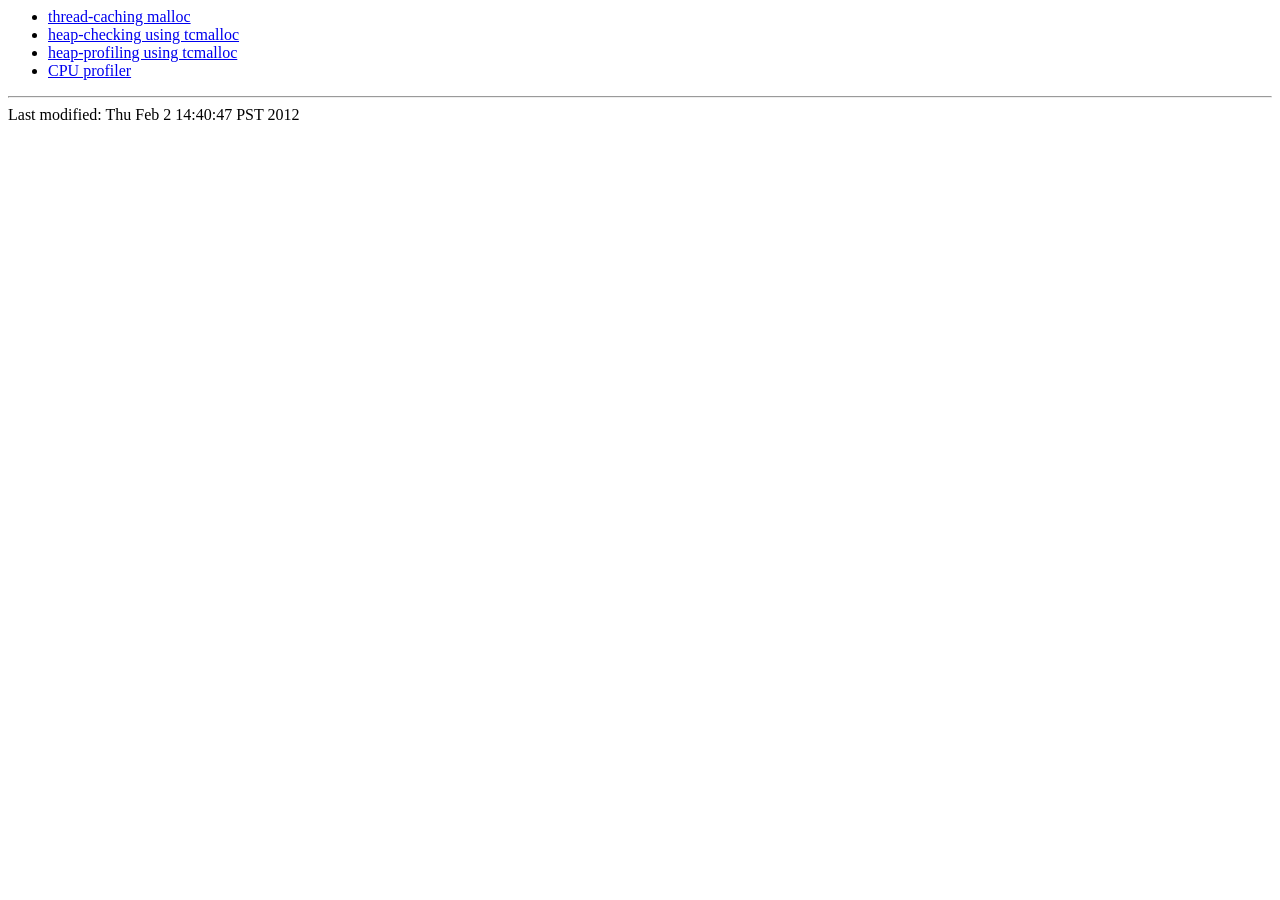
==== docs/index.html @ 64d8584c "Add files via upload masterai source code" ====
<HTML>

<HEAD>
<title>Gperftools</title>
</HEAD>

<BODY>
<ul>
  <li> <A HREF="tcmalloc.html">thread-caching malloc</A>
  <li> <A HREF="heap_checker.html">heap-checking using tcmalloc</A>
  <li> <A HREF="heapprofile.html">heap-profiling using tcmalloc</A>
  <li> <A HREF="cpuprofile.html">CPU profiler</A>
</ul>

<hr>
Last modified: Thu Feb  2 14:40:47 PST 2012

</BODY>

</HTML>
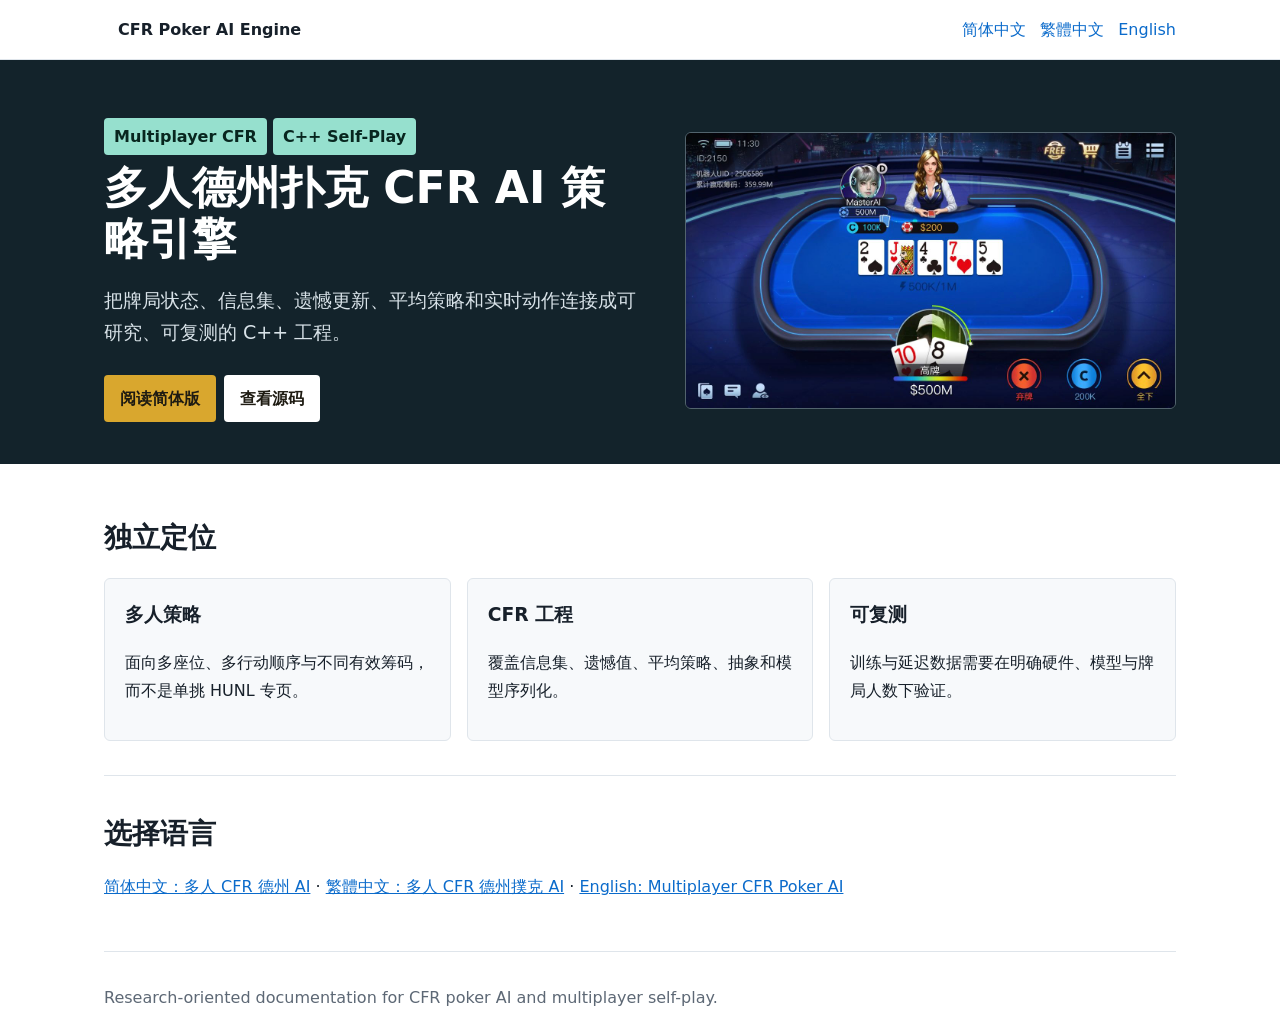
==== commit 5def5c19: "Add files via upload" ====
--- a/docs/index.html
+++ b/docs/index.html
@@ -1,20 +1 @@
-<HTML>
-
-<HEAD>
-<title>Gperftools</title>
-</HEAD>
-
-<BODY>
-<ul>
-  <li> <A HREF="tcmalloc.html">thread-caching malloc</A>
-  <li> <A HREF="heap_checker.html">heap-checking using tcmalloc</A>
-  <li> <A HREF="heapprofile.html">heap-profiling using tcmalloc</A>
-  <li> <A HREF="cpuprofile.html">CPU profiler</A>
-</ul>
-
-<hr>
-Last modified: Thu Feb  2 14:40:47 PST 2012
-
-</BODY>
-
-</HTML>
+<!doctype html><html lang="zh-CN"><head><meta charset="utf-8"><meta name="viewport" content="width=device-width,initial-scale=1"><title>多人 CFR 德州扑克 AI 引擎 | C++ 自我博弈策略研究</title><meta name="description" content="C++ 多人德州扑克 CFR AI 引擎，覆盖多人自我博弈、信息集、策略训练、动作抽象与低延迟决策研究。"><link rel="canonical" href="https://masterai-top.github.io/CFR-Poker-AI-Engine-Texas-Holdem/"><link rel="alternate" hreflang="zh-CN" href="https://masterai-top.github.io/CFR-Poker-AI-Engine-Texas-Holdem/zh-cn/"><link rel="alternate" hreflang="zh-TW" href="https://masterai-top.github.io/CFR-Poker-AI-Engine-Texas-Holdem/zh-tw/"><link rel="alternate" hreflang="en" href="https://masterai-top.github.io/CFR-Poker-AI-Engine-Texas-Holdem/en/"><link rel="alternate" hreflang="x-default" href="https://masterai-top.github.io/CFR-Poker-AI-Engine-Texas-Holdem/"><link rel="stylesheet" href="assets/style.css"></head><body><nav><div class="navrow"><a class="brand" href="./">CFR Poker AI Engine</a><span><a href="zh-cn/">简体中文</a><a href="zh-tw/">繁體中文</a><a href="en/">English</a></span></div></nav><header class="hero"><div class="inner"><div><span class="tag">Multiplayer CFR</span><span class="tag">C++ Self-Play</span><h1>多人德州扑克 CFR AI 策略引擎</h1><p>把牌局状态、信息集、遗憾更新、平均策略和实时动作连接成可研究、可复测的 C++ 工程。</p><div class="actions"><a href="zh-cn/">阅读简体版</a><a class="alt" href="https://github.com/masterai-top/CFR-Poker-AI-Engine-Texas-Holdem">查看源码</a></div></div><img src="../Screenshots/微信图片_20241030103018.jpg" alt="多人德州扑克 AI 对局界面"></div></header><main><section><h2>独立定位</h2><div class="grid"><article class="panel"><h3>多人策略</h3><p>面向多座位、多行动顺序与不同有效筹码，而不是单挑 HUNL 专页。</p></article><article class="panel"><h3>CFR 工程</h3><p>覆盖信息集、遗憾值、平均策略、抽象和模型序列化。</p></article><article class="panel"><h3>可复测</h3><p>训练与延迟数据需要在明确硬件、模型与牌局人数下验证。</p></article></div></section><section><h2>选择语言</h2><p><a href="zh-cn/">简体中文：多人 CFR 德州 AI</a> · <a href="zh-tw/">繁體中文：多人 CFR 德州撲克 AI</a> · <a href="en/">English: Multiplayer CFR Poker AI</a></p></section></main><footer>Research-oriented documentation for CFR poker AI and multiplayer self-play.</footer></body></html>
--- a/docs/assets/style.css
+++ b/docs/assets/style.css
@@ -0,0 +1 @@
+:root{--ink:#17202a;--muted:#5d6875;--paper:#f7f9fb;--line:#dfe5eb;--accent:#0b6bcb;--felt:#08745b;--gold:#d9a72e}*{box-sizing:border-box}body{margin:0;color:var(--ink);background:#fff;font:16px/1.7 system-ui,-apple-system,"Segoe UI",sans-serif}a{color:var(--accent)}nav{border-bottom:1px solid var(--line);background:#fff;position:sticky;top:0;z-index:2}nav div,main,footer{max-width:1120px;margin:auto;padding:16px 24px}.navrow{display:flex;align-items:center;justify-content:space-between;gap:20px}.navrow a{text-decoration:none;margin-left:14px}.brand{font-weight:800;color:var(--ink)}.hero{background:#13232b;color:#fff}.hero .inner{max-width:1120px;margin:auto;padding:58px 24px 42px;display:grid;grid-template-columns:1.05fr .95fr;gap:38px;align-items:center}.hero h1{font-size:44px;line-height:1.15;margin:0 0 18px}.hero p{color:#d8e2e8;font-size:19px}.hero img{width:100%;border-radius:6px;border:1px solid #52636d}.tag{display:inline-block;color:#08261f;background:#96e0ce;padding:5px 10px;border-radius:4px;font-weight:700;margin:0 6px 8px 0}.actions a{display:inline-block;padding:10px 16px;margin:8px 8px 0 0;border-radius:4px;background:var(--gold);color:#1e1b12;text-decoration:none;font-weight:800}.actions a.alt{background:#fff}section{padding:34px 0;border-bottom:1px solid var(--line)}h2{font-size:28px;margin:0 0 16px}.grid{display:grid;grid-template-columns:repeat(3,1fr);gap:16px}.panel{border:1px solid var(--line);border-radius:6px;padding:20px;background:var(--paper)}.panel h3{margin-top:0}.wide{width:100%;max-height:560px;object-fit:contain;background:#111;border-radius:6px}.flow{padding:18px;border-left:4px solid var(--felt);background:#eef8f5;font-family:ui-monospace,monospace;overflow:auto}table{width:100%;border-collapse:collapse}th,td{text-align:left;padding:12px;border-bottom:1px solid var(--line)}footer{color:var(--muted)}@media(max-width:760px){.hero .inner,.grid{grid-template-columns:1fr}.hero h1{font-size:34px}.navrow{align-items:flex-start;flex-direction:column}.navrow a{margin:0 10px 0 0}}
